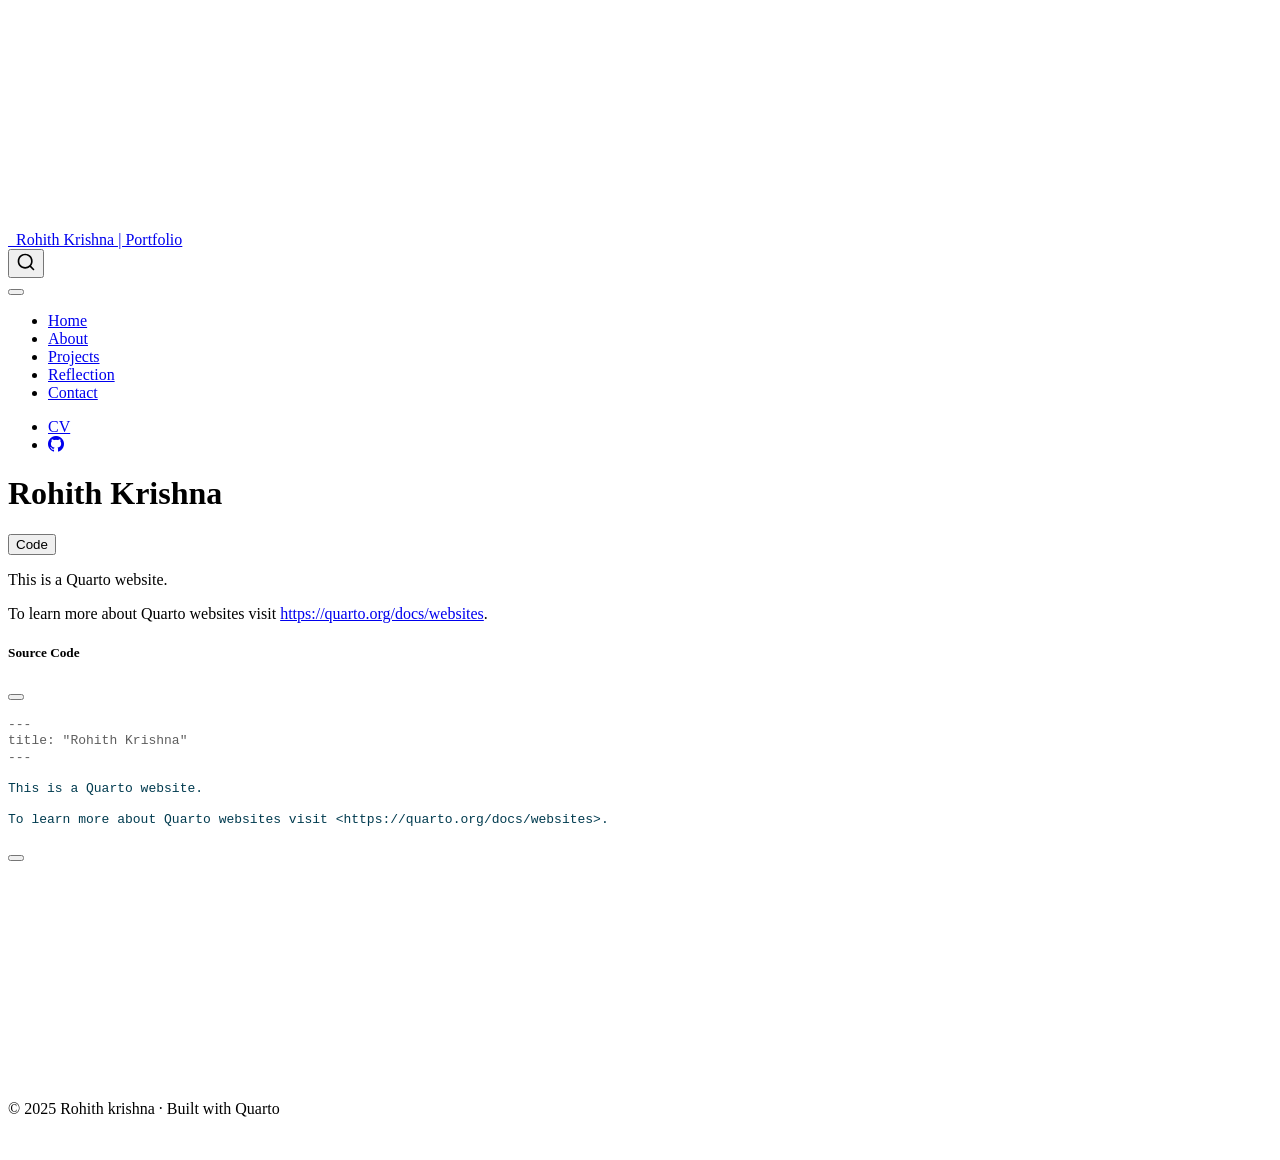
==== docs/index.html @ f39d80ca "Rendered site for GitHub Pages" ====
<!DOCTYPE html>
<html xmlns="http://www.w3.org/1999/xhtml" lang="en" xml:lang="en"><head>

<meta charset="utf-8">
<meta name="generator" content="quarto-1.9.37">

<meta name="viewport" content="width=device-width, initial-scale=1.0, user-scalable=yes">


<title>Rohith Krishna – Rohith Krishna | Portfolio</title>
<style>
/* Default styles provided by pandoc.
** See https://pandoc.org/MANUAL.html#variables-for-html for config info.
*/
code{white-space: pre-wrap;}
span.smallcaps{font-variant: small-caps;}
div.columns{display: flex; gap: min(4vw, 1.5em);}
div.column{flex: auto; overflow-x: auto;}
div.hanging-indent{margin-left: 1.5em; text-indent: -1.5em;}
ul.task-list{list-style: none;}
ul.task-list li input[type="checkbox"] {
  width: 0.8em;
  margin: 0 0.8em 0.2em -1em; /* quarto-specific, see https://github.com/quarto-dev/quarto-cli/issues/4556 */ 
  vertical-align: middle;
}
/* CSS for syntax highlighting */
html { -webkit-text-size-adjust: 100%; }
pre > code.sourceCode { white-space: pre; position: relative; }
pre > code.sourceCode > span { display: inline-block; line-height: 1.25; }
pre > code.sourceCode > span:empty { height: 1.2em; }
.sourceCode { overflow: visible; }
code.sourceCode > span { color: inherit; text-decoration: inherit; }
div.sourceCode { margin: 1em 0; }
pre.sourceCode { margin: 0; }
@media screen {
div.sourceCode { overflow: auto; }
}
@media print {
pre > code.sourceCode { white-space: pre-wrap; }
pre > code.sourceCode > span { text-indent: -5em; padding-left: 5em; }
}
pre.numberSource code
  { counter-reset: source-line 0; }
pre.numberSource code > span
  { position: relative; left: -4em; counter-increment: source-line; }
pre.numberSource code > span > a:first-child::before
  { content: counter(source-line);
    position: relative; left: -1em; text-align: right; vertical-align: baseline;
    border: none; display: inline-block;
    -webkit-touch-callout: none; -webkit-user-select: none;
    -khtml-user-select: none; -moz-user-select: none;
    -ms-user-select: none; user-select: none;
    padding: 0 4px; width: 4em;
  }
pre.numberSource { margin-left: 3em;  padding-left: 4px; }
div.sourceCode
  {   }
@media screen {
pre > code.sourceCode > span > a:first-child::before { text-decoration: underline; }
}
</style>


<script src="site_libs/quarto-nav/quarto-nav.js"></script>
<script src="site_libs/quarto-nav/headroom.min.js"></script>
<script src="site_libs/clipboard/clipboard.min.js"></script>
<script src="site_libs/quarto-search/autocomplete.umd.js"></script>
<script src="site_libs/quarto-search/fuse.min.js"></script>
<script src="site_libs/quarto-search/quarto-search.js"></script>
<meta name="quarto:offset" content="./">
<link href="./images/favicon.png" rel="icon" type="image/png">
<script src="site_libs/quarto-html/quarto.js" type="module"></script>
<script src="site_libs/quarto-html/tabsets/tabsets.js" type="module"></script>
<script src="site_libs/quarto-html/popper.min.js"></script>
<script src="site_libs/quarto-html/tippy.umd.min.js"></script>
<script src="site_libs/quarto-html/anchor.min.js"></script>
<link href="site_libs/quarto-html/tippy.css" rel="stylesheet">
<link href="site_libs/quarto-html/quarto-syntax-highlighting-7f8f88aac4f3542376d5c11b86a4c14d.css" rel="stylesheet" id="quarto-text-highlighting-styles">
<script src="site_libs/bootstrap/bootstrap.min.js"></script>
<link href="site_libs/bootstrap/bootstrap-icons.css" rel="stylesheet">
<link href="site_libs/bootstrap/bootstrap-6b423f165eeea3787de40cb4f8e821c3.min.css" rel="stylesheet" append-hash="true" id="quarto-bootstrap" data-mode="light">
<script id="quarto-search-options" type="application/json">{
  "location": "navbar",
  "copy-button": false,
  "collapse-after": 3,
  "panel-placement": "end",
  "type": "overlay",
  "limit": 50,
  "keyboard-shortcut": [
    "f",
    "/",
    "s"
  ],
  "show-item-context": false,
  "language": {
    "search-no-results-text": "No results",
    "search-matching-documents-text": "matching documents",
    "search-copy-link-title": "Copy link to search",
    "search-hide-matches-text": "Hide additional matches",
    "search-more-match-text": "more match in this document",
    "search-more-matches-text": "more matches in this document",
    "search-clear-button-title": "Clear",
    "search-text-placeholder": "",
    "search-detached-cancel-button-title": "Cancel",
    "search-submit-button-title": "Submit",
    "search-label": "Search"
  }
}</script>


</head>

<body class="nav-fixed quarto-light">

<div id="quarto-search-results"></div>
  <header id="quarto-header" class="headroom fixed-top">
    <nav class="navbar navbar-expand-lg " data-bs-theme="dark">
      <div class="navbar-container container-fluid">
      <div class="navbar-brand-container mx-auto">
    <a href="./index.html" class="navbar-brand navbar-brand-logo">
    <img src="./images/logo.png" alt="" class="navbar-logo light-content">
    <img src="./images/logo.png" alt="" class="navbar-logo dark-content">
    </a>
    <a class="navbar-brand" href="./index.html">
    <span class="navbar-title">Rohith Krishna | Portfolio</span>
    </a>
  </div>
            <div id="quarto-search" class="" title="Search"></div>
          <button class="navbar-toggler" type="button" data-bs-toggle="collapse" data-bs-target="#navbarCollapse" aria-controls="navbarCollapse" role="menu" aria-expanded="false" aria-label="Toggle navigation" onclick="if (window.quartoToggleHeadroom) { window.quartoToggleHeadroom(); }">
  <span class="navbar-toggler-icon"></span>
</button>
          <div class="collapse navbar-collapse" id="navbarCollapse">
            <ul class="navbar-nav navbar-nav-scroll me-auto">
  <li class="nav-item">
    <a class="nav-link active" href="./index.html" aria-current="page"> 
<span class="menu-text">Home</span></a>
  </li>  
  <li class="nav-item">
    <a class="nav-link" href="./about.html"> 
<span class="menu-text">About</span></a>
  </li>  
  <li class="nav-item">
    <a class="nav-link" href="./projects/index.qmd"> 
<span class="menu-text">Projects</span></a>
  </li>  
  <li class="nav-item">
    <a class="nav-link" href="./reflection.html"> 
<span class="menu-text">Reflection</span></a>
  </li>  
  <li class="nav-item">
    <a class="nav-link" href="./contact.html"> 
<span class="menu-text">Contact</span></a>
  </li>  
</ul>
            <ul class="navbar-nav navbar-nav-scroll ms-auto">
  <li class="nav-item">
    <a class="nav-link" href="./cv/Rohith Krishna - Business Analyst.pdf" target="_blank"> 
<span class="menu-text">CV</span></a>
  </li>  
  <li class="nav-item compact">
    <a class="nav-link" href="https://github.com/rohithkrishna99" target="_blank"> <i class="bi bi-github" role="img">
</i> 
<span class="menu-text"></span></a>
  </li>  
</ul>
          </div> <!-- /navcollapse -->
            <div class="quarto-navbar-tools">
</div>
      </div> <!-- /container-fluid -->
    </nav>
</header>
<!-- content -->
<div id="quarto-content" class="quarto-container page-columns page-rows-contents page-layout-article page-navbar">
<!-- sidebar -->
<!-- margin-sidebar -->
    <div id="quarto-margin-sidebar" class="sidebar margin-sidebar zindex-bottom">
        
    </div>
<!-- main -->
<main class="content" id="quarto-document-content">

<header id="title-block-header" class="quarto-title-block default">
<div class="quarto-title">
<div class="quarto-title-block"><div><h1 class="title">Rohith Krishna</h1><button type="button" class="btn code-tools-button" id="quarto-code-tools-source"><i class="bi"></i> Code</button></div></div>
</div>



<div class="quarto-title-meta">

    
  
    
  </div>
  


</header>


<p>This is a Quarto website.</p>
<p>To learn more about Quarto websites visit <a href="https://quarto.org/docs/websites" class="uri">https://quarto.org/docs/websites</a>.</p>


<!-- -->


</main> <!-- /main -->
<script id="quarto-html-after-body" type="application/javascript">
  window.document.addEventListener("DOMContentLoaded", function (event) {
    const icon = "";
    const anchorJS = new window.AnchorJS();
    anchorJS.options = {
      placement: 'right',
      icon: icon
    };
    anchorJS.add('.anchored');
    const isCodeAnnotation = (el) => {
      for (const clz of el.classList) {
        if (clz.startsWith('code-annotation-')) {                     
          return true;
        }
      }
      return false;
    }
    const onCopySuccess = function(e) {
      // button target
      const button = e.trigger;
      // don't keep focus
      button.blur();
      // flash "checked"
      button.classList.add('code-copy-button-checked');
      var currentTitle = button.getAttribute("title");
      button.setAttribute("title", "Copied!");
      let tooltip;
      if (window.bootstrap) {
        button.setAttribute("data-bs-toggle", "tooltip");
        button.setAttribute("data-bs-placement", "left");
        button.setAttribute("data-bs-title", "Copied!");
        tooltip = new bootstrap.Tooltip(button, 
          { trigger: "manual", 
            customClass: "code-copy-button-tooltip",
            offset: [0, -8]});
        tooltip.show();    
      }
      setTimeout(function() {
        if (tooltip) {
          tooltip.hide();
          button.removeAttribute("data-bs-title");
          button.removeAttribute("data-bs-toggle");
          button.removeAttribute("data-bs-placement");
        }
        button.setAttribute("title", currentTitle);
        button.classList.remove('code-copy-button-checked');
      }, 1000);
      // clear code selection
      e.clearSelection();
    }
    const getTextToCopy = function(trigger) {
      const outerScaffold = trigger.parentElement.cloneNode(true);
      const codeEl = outerScaffold.querySelector('code');
      for (const childEl of codeEl.children) {
        if (isCodeAnnotation(childEl)) {
          childEl.remove();
        }
      }
      return codeEl.innerText;
    }
    const clipboard = new window.ClipboardJS('.code-copy-button:not([data-in-quarto-modal])', {
      text: getTextToCopy
    });
    clipboard.on('success', onCopySuccess);
    if (window.document.getElementById('quarto-embedded-source-code-modal')) {
      const clipboardModal = new window.ClipboardJS('.code-copy-button[data-in-quarto-modal]', {
        text: getTextToCopy,
        container: window.document.getElementById('quarto-embedded-source-code-modal')
      });
      clipboardModal.on('success', onCopySuccess);
    }
    const viewSource = window.document.getElementById('quarto-view-source') ||
                       window.document.getElementById('quarto-code-tools-source');
    if (viewSource) {
      const sourceUrl = viewSource.getAttribute("data-quarto-source-url");
      viewSource.addEventListener("click", function(e) {
        if (sourceUrl) {
          // rstudio viewer pane
          if (/\bcapabilities=\b/.test(window.location)) {
            window.open(sourceUrl);
          } else {
            window.location.href = sourceUrl;
          }
        } else {
          const modal = new bootstrap.Modal(document.getElementById('quarto-embedded-source-code-modal'));
          modal.show();
        }
        return false;
      });
    }
    function toggleCodeHandler(show) {
      return function(e) {
        const detailsSrc = window.document.querySelectorAll(".cell > details > .sourceCode");
        for (let i=0; i<detailsSrc.length; i++) {
          const details = detailsSrc[i].parentElement;
          if (show) {
            details.open = true;
          } else {
            details.removeAttribute("open");
          }
        }
        const cellCodeDivs = window.document.querySelectorAll(".cell > .sourceCode");
        const fromCls = show ? "hidden" : "unhidden";
        const toCls = show ? "unhidden" : "hidden";
        for (let i=0; i<cellCodeDivs.length; i++) {
          const codeDiv = cellCodeDivs[i];
          if (codeDiv.classList.contains(fromCls)) {
            codeDiv.classList.remove(fromCls);
            codeDiv.classList.add(toCls);
          } 
        }
        return false;
      }
    }
    const hideAllCode = window.document.getElementById("quarto-hide-all-code");
    if (hideAllCode) {
      hideAllCode.addEventListener("click", toggleCodeHandler(false));
    }
    const showAllCode = window.document.getElementById("quarto-show-all-code");
    if (showAllCode) {
      showAllCode.addEventListener("click", toggleCodeHandler(true));
    }
      var localhostRegex = new RegExp(/^(?:http|https):\/\/localhost\:?[0-9]*\//);
      var mailtoRegex = new RegExp(/^mailto:/);
        var filterRegex = new RegExp('/' + window.location.host + '/');
      var isInternal = (href) => {
          return filterRegex.test(href) || localhostRegex.test(href) || mailtoRegex.test(href);
      }
      // Inspect non-navigation links and adorn them if external
     var links = window.document.querySelectorAll('a[href]:not(.nav-link):not(.navbar-brand):not(.toc-action):not(.sidebar-link):not(.sidebar-item-toggle):not(.pagination-link):not(.no-external):not([aria-hidden]):not(.dropdown-item):not(.quarto-navigation-tool):not(.about-link)');
      for (var i=0; i<links.length; i++) {
        const link = links[i];
        if (!isInternal(link.href)) {
          // undo the damage that might have been done by quarto-nav.js in the case of
          // links that we want to consider external
          if (link.dataset.originalHref !== undefined) {
            link.href = link.dataset.originalHref;
          }
        }
      }
    function tippyHover(el, contentFn, onTriggerFn, onUntriggerFn) {
      const config = {
        allowHTML: true,
        maxWidth: 500,
        delay: 100,
        arrow: false,
        appendTo: function(el) {
            return el.parentElement;
        },
        interactive: true,
        interactiveBorder: 10,
        theme: 'quarto',
        placement: 'bottom-start',
      };
      if (contentFn) {
        config.content = contentFn;
      }
      if (onTriggerFn) {
        config.onTrigger = onTriggerFn;
      }
      if (onUntriggerFn) {
        config.onUntrigger = onUntriggerFn;
      }
      window.tippy(el, config); 
    }
    const noterefs = window.document.querySelectorAll('a[role="doc-noteref"]');
    for (var i=0; i<noterefs.length; i++) {
      const ref = noterefs[i];
      tippyHover(ref, function() {
        // use id or data attribute instead here
        let href = ref.getAttribute('data-footnote-href') || ref.getAttribute('href');
        try { href = new URL(href).hash; } catch {}
        const id = href.replace(/^#\/?/, "");
        const note = window.document.getElementById(id);
        if (note) {
          return note.innerHTML;
        } else {
          return "";
        }
      });
    }
    const xrefs = window.document.querySelectorAll('a.quarto-xref');
    const processXRef = (id, note) => {
      // Strip column container classes
      const stripColumnClz = (el) => {
        el.classList.remove("page-full", "page-columns");
        if (el.children) {
          for (const child of el.children) {
            stripColumnClz(child);
          }
        }
      }
      stripColumnClz(note)
      if (id === null || id.startsWith('sec-')) {
        // Special case sections, only their first couple elements
        const container = document.createElement("div");
        if (note.children && note.children.length > 2) {
          container.appendChild(note.children[0].cloneNode(true));
          for (let i = 1; i < note.children.length; i++) {
            const child = note.children[i];
            if (child.tagName === "P" && child.innerText === "") {
              continue;
            } else {
              container.appendChild(child.cloneNode(true));
              break;
            }
          }
          if (window.Quarto?.typesetMath) {
            window.Quarto.typesetMath(container);
          }
          return container.innerHTML
        } else {
          if (window.Quarto?.typesetMath) {
            window.Quarto.typesetMath(note);
          }
          return note.innerHTML;
        }
      } else {
        // Remove any anchor links if they are present
        const anchorLink = note.querySelector('a.anchorjs-link');
        if (anchorLink) {
          anchorLink.remove();
        }
        if (window.Quarto?.typesetMath) {
          window.Quarto.typesetMath(note);
        }
        if (note.classList.contains("callout")) {
          return note.outerHTML;
        } else {
          return note.innerHTML;
        }
      }
    }
    for (var i=0; i<xrefs.length; i++) {
      const xref = xrefs[i];
      tippyHover(xref, undefined, function(instance) {
        instance.disable();
        let url = xref.getAttribute('href');
        let hash = undefined; 
        if (url.startsWith('#')) {
          hash = url;
        } else {
          try { hash = new URL(url).hash; } catch {}
        }
        if (hash) {
          const id = hash.replace(/^#\/?/, "");
          const note = window.document.getElementById(id);
          if (note !== null) {
            try {
              const html = processXRef(id, note.cloneNode(true));
              instance.setContent(html);
            } finally {
              instance.enable();
              instance.show();
            }
          } else {
            // See if we can fetch this
            fetch(url.split('#')[0])
            .then(res => res.text())
            .then(html => {
              const parser = new DOMParser();
              const htmlDoc = parser.parseFromString(html, "text/html");
              const note = htmlDoc.getElementById(id);
              if (note !== null) {
                const html = processXRef(id, note);
                instance.setContent(html);
              } 
            }).finally(() => {
              instance.enable();
              instance.show();
            });
          }
        } else {
          // See if we can fetch a full url (with no hash to target)
          // This is a special case and we should probably do some content thinning / targeting
          fetch(url)
          .then(res => res.text())
          .then(html => {
            const parser = new DOMParser();
            const htmlDoc = parser.parseFromString(html, "text/html");
            const note = htmlDoc.querySelector('main.content');
            if (note !== null) {
              // This should only happen for chapter cross references
              // (since there is no id in the URL)
              // remove the first header
              if (note.children.length > 0 && note.children[0].tagName === "HEADER") {
                note.children[0].remove();
              }
              const html = processXRef(null, note);
              instance.setContent(html);
            } 
          }).finally(() => {
            instance.enable();
            instance.show();
          });
        }
      }, function(instance) {
      });
    }
        let selectedAnnoteEl;
        const selectorForAnnotation = ( cell, annotation) => {
          let cellAttr = 'data-code-cell="' + cell + '"';
          let lineAttr = 'data-code-annotation="' +  annotation + '"';
          const selector = 'span[' + cellAttr + '][' + lineAttr + ']';
          return selector;
        }
        const selectCodeLines = (annoteEl) => {
          const doc = window.document;
          const targetCell = annoteEl.getAttribute("data-target-cell");
          const targetAnnotation = annoteEl.getAttribute("data-target-annotation");
          const annoteSpan = window.document.querySelector(selectorForAnnotation(targetCell, targetAnnotation));
          const lines = annoteSpan.getAttribute("data-code-lines").split(",");
          const lineIds = lines.map((line) => {
            return targetCell + "-" + line;
          })
          let top = null;
          let height = null;
          let parent = null;
          if (lineIds.length > 0) {
              //compute the position of the single el (top and bottom and make a div)
              const el = window.document.getElementById(lineIds[0]);
              top = el.offsetTop;
              height = el.offsetHeight;
              parent = el.parentElement.parentElement;
            if (lineIds.length > 1) {
              const lastEl = window.document.getElementById(lineIds[lineIds.length - 1]);
              const bottom = lastEl.offsetTop + lastEl.offsetHeight;
              height = bottom - top;
            }
            if (top !== null && height !== null && parent !== null) {
              // cook up a div (if necessary) and position it 
              let div = window.document.getElementById("code-annotation-line-highlight");
              if (div === null) {
                div = window.document.createElement("div");
                div.setAttribute("id", "code-annotation-line-highlight");
                div.style.position = 'absolute';
                parent.appendChild(div);
              }
              div.style.top = top - 2 + "px";
              div.style.height = height + 4 + "px";
              div.style.left = 0;
              let gutterDiv = window.document.getElementById("code-annotation-line-highlight-gutter");
              if (gutterDiv === null) {
                gutterDiv = window.document.createElement("div");
                gutterDiv.setAttribute("id", "code-annotation-line-highlight-gutter");
                gutterDiv.style.position = 'absolute';
                const codeCell = window.document.getElementById(targetCell);
                const gutter = codeCell.querySelector('.code-annotation-gutter');
                gutter.appendChild(gutterDiv);
              }
              gutterDiv.style.top = top - 2 + "px";
              gutterDiv.style.height = height + 4 + "px";
            }
            selectedAnnoteEl = annoteEl;
          }
        };
        const unselectCodeLines = () => {
          const elementsIds = ["code-annotation-line-highlight", "code-annotation-line-highlight-gutter"];
          elementsIds.forEach((elId) => {
            const div = window.document.getElementById(elId);
            if (div) {
              div.remove();
            }
          });
          selectedAnnoteEl = undefined;
        };
          // Handle positioning of the toggle
      window.addEventListener(
        "resize",
        throttle(() => {
          elRect = undefined;
          if (selectedAnnoteEl) {
            selectCodeLines(selectedAnnoteEl);
          }
        }, 10)
      );
      function throttle(fn, ms) {
      let throttle = false;
      let timer;
        return (...args) => {
          if(!throttle) { // first call gets through
              fn.apply(this, args);
              throttle = true;
          } else { // all the others get throttled
              if(timer) clearTimeout(timer); // cancel #2
              timer = setTimeout(() => {
                fn.apply(this, args);
                timer = throttle = false;
              }, ms);
          }
        };
      }
        // Attach click handler to the DT
        const annoteDls = window.document.querySelectorAll('dt[data-target-cell]');
        for (const annoteDlNode of annoteDls) {
          annoteDlNode.addEventListener('click', (event) => {
            const clickedEl = event.target;
            if (clickedEl !== selectedAnnoteEl) {
              unselectCodeLines();
              const activeEl = window.document.querySelector('dt[data-target-cell].code-annotation-active');
              if (activeEl) {
                activeEl.classList.remove('code-annotation-active');
              }
              selectCodeLines(clickedEl);
              clickedEl.classList.add('code-annotation-active');
            } else {
              // Unselect the line
              unselectCodeLines();
              clickedEl.classList.remove('code-annotation-active');
            }
          });
        }
    const findCites = (el) => {
      const parentEl = el.parentElement;
      if (parentEl) {
        const cites = parentEl.dataset.cites;
        if (cites) {
          return {
            el,
            cites: cites.split(' ')
          };
        } else {
          return findCites(el.parentElement)
        }
      } else {
        return undefined;
      }
    };
    var bibliorefs = window.document.querySelectorAll('a[role="doc-biblioref"]');
    for (var i=0; i<bibliorefs.length; i++) {
      const ref = bibliorefs[i];
      const citeInfo = findCites(ref);
      if (citeInfo) {
        tippyHover(citeInfo.el, function() {
          var popup = window.document.createElement('div');
          citeInfo.cites.forEach(function(cite) {
            var citeDiv = window.document.createElement('div');
            citeDiv.classList.add('hanging-indent');
            citeDiv.classList.add('csl-entry');
            var biblioDiv = window.document.getElementById('ref-' + cite);
            if (biblioDiv) {
              citeDiv.innerHTML = biblioDiv.innerHTML;
            }
            popup.appendChild(citeDiv);
          });
          return popup.innerHTML;
        });
      }
    }
  });
  </script><div class="modal fade" id="quarto-embedded-source-code-modal" tabindex="-1" aria-labelledby="quarto-embedded-source-code-modal-label" aria-hidden="true"><div class="modal-dialog modal-dialog-scrollable"><div class="modal-content"><div class="modal-header"><h5 class="modal-title" id="quarto-embedded-source-code-modal-label">Source Code</h5><button class="btn-close" data-bs-dismiss="modal"></button></div><div class="modal-body"><div class="">
<div class="code-copy-outer-scaffold"><div class="sourceCode" id="cb1" data-shortcodes="false"><pre class="sourceCode markdown code-with-copy"><code class="sourceCode markdown"><span id="cb1-1"><a href="#cb1-1" aria-hidden="true" tabindex="-1"></a><span class="co">---</span></span>
<span id="cb1-2"><a href="#cb1-2" aria-hidden="true" tabindex="-1"></a><span class="an">title:</span><span class="co"> "Rohith Krishna"</span></span>
<span id="cb1-3"><a href="#cb1-3" aria-hidden="true" tabindex="-1"></a><span class="co">---</span></span>
<span id="cb1-4"><a href="#cb1-4" aria-hidden="true" tabindex="-1"></a></span>
<span id="cb1-5"><a href="#cb1-5" aria-hidden="true" tabindex="-1"></a>This is a Quarto website.</span>
<span id="cb1-6"><a href="#cb1-6" aria-hidden="true" tabindex="-1"></a></span>
<span id="cb1-7"><a href="#cb1-7" aria-hidden="true" tabindex="-1"></a>To learn more about Quarto websites visit <span class="ot">&lt;https://quarto.org/docs/websites&gt;</span>.</span></code></pre></div><button title="Copy to Clipboard" class="code-copy-button" data-in-quarto-modal=""><i class="bi"></i></button></div>
</div></div></div></div></div>
</div> <!-- /content -->
<footer class="footer">
  <div class="nav-footer">
    <div class="nav-footer-left">
      &nbsp;
    </div>   
    <div class="nav-footer-center">
<p>© 2025 Rohith krishna · Built with Quarto</p>
</div>
    <div class="nav-footer-right">
      &nbsp;
    </div>
  </div>
</footer>




</body></html>
---- docs/site_libs/quarto-html/tippy.css ----
.tippy-box[data-animation=fade][data-state=hidden]{opacity:0}[data-tippy-root]{max-width:calc(100vw - 10px)}.tippy-box{position:relative;background-color:#333;color:#fff;border-radius:4px;font-size:14px;line-height:1.4;white-space:normal;outline:0;transition-property:transform,visibility,opacity}.tippy-box[data-placement^=top]>.tippy-arrow{bottom:0}.tippy-box[data-placement^=top]>.tippy-arrow:before{bottom:-7px;left:0;border-width:8px 8px 0;border-top-color:initial;transform-origin:center top}.tippy-box[data-placement^=bottom]>.tippy-arrow{top:0}.tippy-box[data-placement^=bottom]>.tippy-arrow:before{top:-7px;left:0;border-width:0 8px 8px;border-bottom-color:initial;transform-origin:center bottom}.tippy-box[data-placement^=left]>.tippy-arrow{right:0}.tippy-box[data-placement^=left]>.tippy-arrow:before{border-width:8px 0 8px 8px;border-left-color:initial;right:-7px;transform-origin:center left}.tippy-box[data-placement^=right]>.tippy-arrow{left:0}.tippy-box[data-placement^=right]>.tippy-arrow:before{left:-7px;border-width:8px 8px 8px 0;border-right-color:initial;transform-origin:center right}.tippy-box[data-inertia][data-state=visible]{transition-timing-function:cubic-bezier(.54,1.5,.38,1.11)}.tippy-arrow{width:16px;height:16px;color:#333}.tippy-arrow:before{content:"";position:absolute;border-color:transparent;border-style:solid}.tippy-content{position:relative;padding:5px 9px;z-index:1}
---- docs/site_libs/quarto-html/quarto-syntax-highlighting-7f8f88aac4f3542376d5c11b86a4c14d.css ----
/* quarto syntax highlight colors */
:root {
  --quarto-hl-ot-color: #003B4F;
  --quarto-hl-at-color: #657422;
  --quarto-hl-ss-color: #20794D;
  --quarto-hl-an-color: #5E5E5E;
  --quarto-hl-fu-color: #4758AB;
  --quarto-hl-st-color: #20794D;
  --quarto-hl-cf-color: #003B4F;
  --quarto-hl-op-color: #5E5E5E;
  --quarto-hl-er-color: #AD0000;
  --quarto-hl-bn-color: #AD0000;
  --quarto-hl-al-color: #AD0000;
  --quarto-hl-va-color: #111111;
  --quarto-hl-bu-color: inherit;
  --quarto-hl-ex-color: inherit;
  --quarto-hl-pp-color: #AD0000;
  --quarto-hl-in-color: #5E5E5E;
  --quarto-hl-vs-color: #20794D;
  --quarto-hl-wa-color: #5E5E5E;
  --quarto-hl-do-color: #5E5E5E;
  --quarto-hl-im-color: #00769E;
  --quarto-hl-ch-color: #20794D;
  --quarto-hl-dt-color: #AD0000;
  --quarto-hl-fl-color: #AD0000;
  --quarto-hl-co-color: #5E5E5E;
  --quarto-hl-cv-color: #5E5E5E;
  --quarto-hl-cn-color: #8f5902;
  --quarto-hl-sc-color: #5E5E5E;
  --quarto-hl-dv-color: #AD0000;
  --quarto-hl-kw-color: #003B4F;
}

/* other quarto variables */
:root {
  --quarto-font-monospace: SFMono-Regular, Menlo, Monaco, Consolas, "Liberation Mono", "Courier New", monospace;
}

/* syntax highlight based on Pandoc's rules */
pre > code.sourceCode > span {
  color: #003B4F;
}

code.sourceCode > span {
  color: #003B4F;
}

div.sourceCode,
div.sourceCode pre.sourceCode {
  color: #003B4F;
}

/* Normal */
code span {
  color: #003B4F;
}

/* Alert */
code span.al {
  color: #AD0000;
  font-style: inherit;
}

/* Annotation */
code span.an {
  color: #5E5E5E;
  font-style: inherit;
}

/* Attribute */
code span.at {
  color: #657422;
  font-style: inherit;
}

/* BaseN */
code span.bn {
  color: #AD0000;
  font-style: inherit;
}

/* BuiltIn */
code span.bu {
  font-style: inherit;
}

/* ControlFlow */
code span.cf {
  color: #003B4F;
  font-weight: bold;
  font-style: inherit;
}

/* Char */
code span.ch {
  color: #20794D;
  font-style: inherit;
}

/* Constant */
code span.cn {
  color: #8f5902;
  font-style: inherit;
}

/* Comment */
code span.co {
  color: #5E5E5E;
  font-style: inherit;
}

/* CommentVar */
code span.cv {
  color: #5E5E5E;
  font-style: italic;
}

/* Documentation */
code span.do {
  color: #5E5E5E;
  font-style: italic;
}

/* DataType */
code span.dt {
  color: #AD0000;
  font-style: inherit;
}

/* DecVal */
code span.dv {
  color: #AD0000;
  font-style: inherit;
}

/* Error */
code span.er {
  color: #AD0000;
  font-style: inherit;
}

/* Extension */
code span.ex {
  font-style: inherit;
}

/* Float */
code span.fl {
  color: #AD0000;
  font-style: inherit;
}

/* Function */
code span.fu {
  color: #4758AB;
  font-style: inherit;
}

/* Import */
code span.im {
  color: #00769E;
  font-style: inherit;
}

/* Information */
code span.in {
  color: #5E5E5E;
  font-style: inherit;
}

/* Keyword */
code span.kw {
  color: #003B4F;
  font-weight: bold;
  font-style: inherit;
}

/* Operator */
code span.op {
  color: #5E5E5E;
  font-style: inherit;
}

/* Other */
code span.ot {
  color: #003B4F;
  font-style: inherit;
}

/* Preprocessor */
code span.pp {
  color: #AD0000;
  font-style: inherit;
}

/* SpecialChar */
code span.sc {
  color: #5E5E5E;
  font-style: inherit;
}

/* SpecialString */
code span.ss {
  color: #20794D;
  font-style: inherit;
}

/* String */
code span.st {
  color: #20794D;
  font-style: inherit;
}

/* Variable */
code span.va {
  color: #111111;
  font-style: inherit;
}

/* VerbatimString */
code span.vs {
  color: #20794D;
  font-style: inherit;
}

/* Warning */
code span.wa {
  color: #5E5E5E;
  font-style: italic;
}

.prevent-inlining {
  content: "</";
}

/*# sourceMappingURL=789ad8cd35626ba772517505b42a116e.css.map */
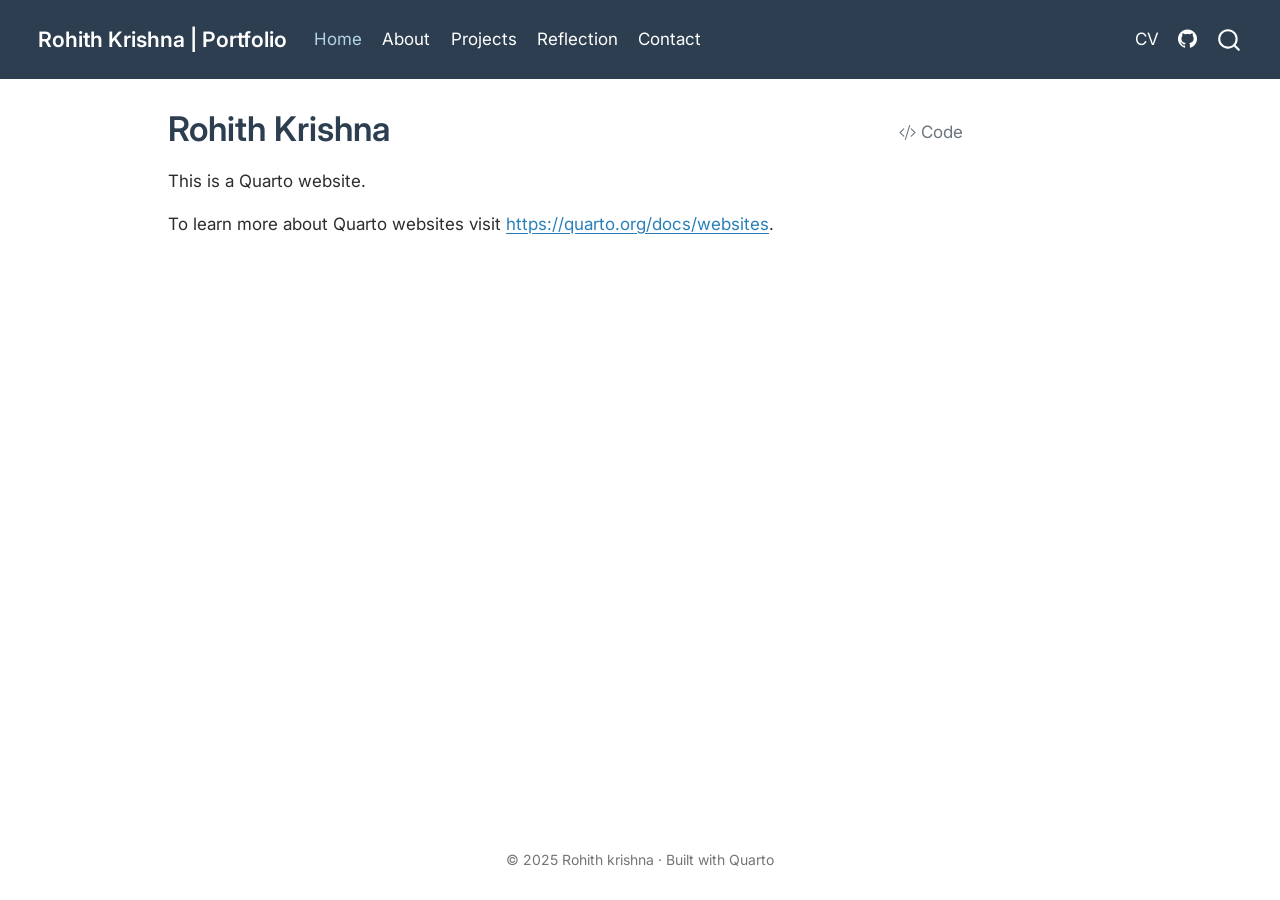
==== commit aacf5e1b: "fix projects listing and churn prediction page" ====
--- a/docs/index.html
+++ b/docs/index.html
@@ -78,7 +78,7 @@
 <link href="site_libs/quarto-html/quarto-syntax-highlighting-7f8f88aac4f3542376d5c11b86a4c14d.css" rel="stylesheet" id="quarto-text-highlighting-styles">
 <script src="site_libs/bootstrap/bootstrap.min.js"></script>
 <link href="site_libs/bootstrap/bootstrap-icons.css" rel="stylesheet">
-<link href="site_libs/bootstrap/bootstrap-6b423f165eeea3787de40cb4f8e821c3.min.css" rel="stylesheet" append-hash="true" id="quarto-bootstrap" data-mode="light">
+<link href="site_libs/bootstrap/bootstrap-f11b3d3b91fa7d94ab6033c49bcb9816.min.css" rel="stylesheet" append-hash="true" id="quarto-bootstrap" data-mode="light">
 <script id="quarto-search-options" type="application/json">{
   "location": "navbar",
   "copy-button": false,
@@ -140,7 +140,7 @@
 <span class="menu-text">About</span></a>
   </li>  
   <li class="nav-item">
-    <a class="nav-link" href="./projects/index.qmd"> 
+    <a class="nav-link" href="./projects/index.html"> 
 <span class="menu-text">Projects</span></a>
   </li>  
   <li class="nav-item">
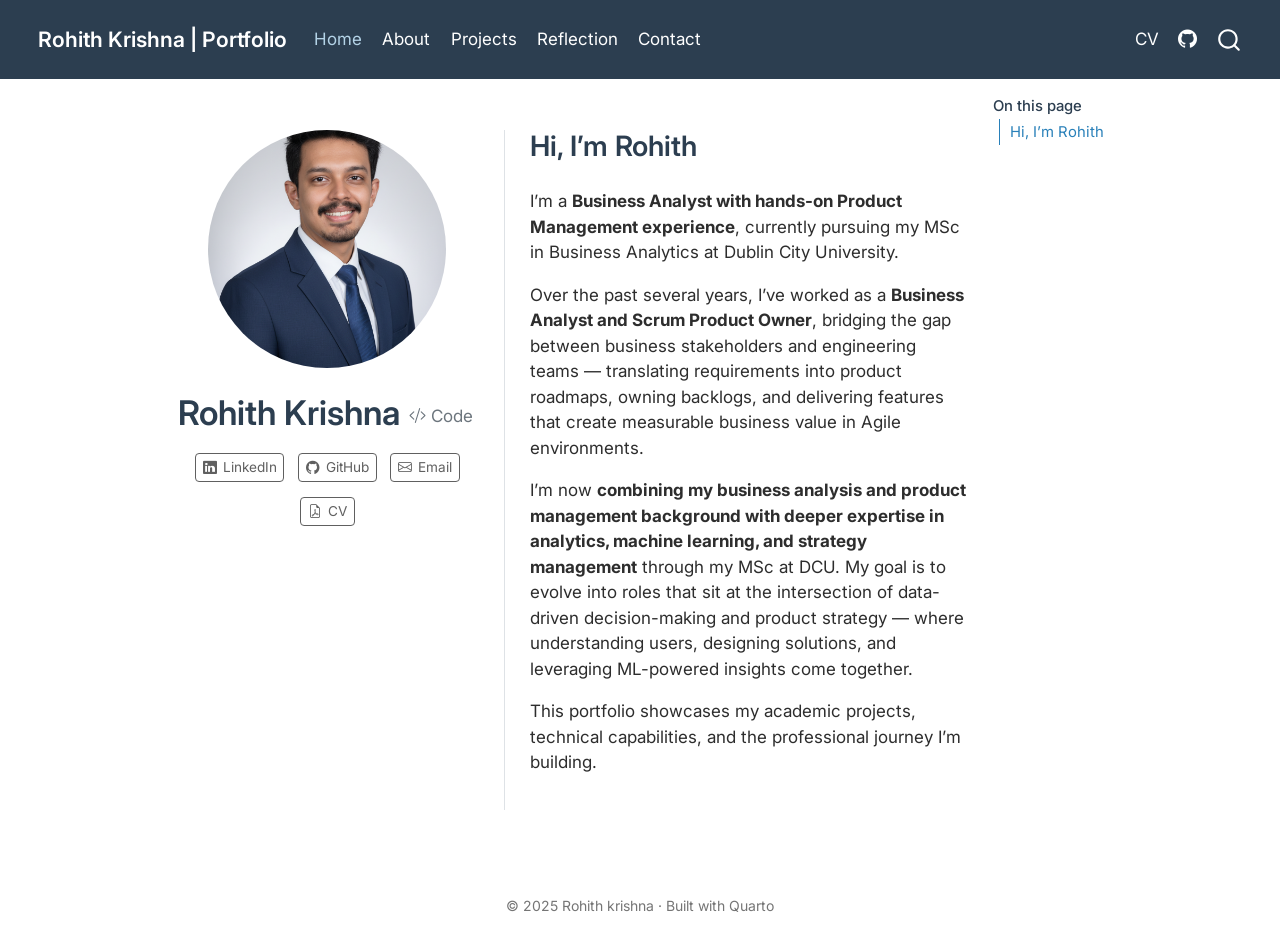
==== commit 01f87efb: "update home and about with correct positioning" ====
--- a/docs/index.html
+++ b/docs/index.html
@@ -73,7 +73,6 @@
 <script src="site_libs/quarto-html/tabsets/tabsets.js" type="module"></script>
 <script src="site_libs/quarto-html/popper.min.js"></script>
 <script src="site_libs/quarto-html/tippy.umd.min.js"></script>
-<script src="site_libs/quarto-html/anchor.min.js"></script>
 <link href="site_libs/quarto-html/tippy.css" rel="stylesheet">
 <link href="site_libs/quarto-html/quarto-syntax-highlighting-7f8f88aac4f3542376d5c11b86a4c14d.css" rel="stylesheet" id="quarto-text-highlighting-styles">
 <script src="site_libs/bootstrap/bootstrap.min.js"></script>
@@ -173,48 +172,62 @@
 <div id="quarto-content" class="quarto-container page-columns page-rows-contents page-layout-article page-navbar">
 <!-- sidebar -->
 <!-- margin-sidebar -->
-    <div id="quarto-margin-sidebar" class="sidebar margin-sidebar zindex-bottom">
-        
+    <div id="quarto-margin-sidebar" class="sidebar margin-sidebar">
+        <nav id="TOC" role="doc-toc" class="toc-active">
+    <h2 id="toc-title">On this page</h2>
+  <ul>
+  <li><a href="#hi-im-rohith" id="toc-hi-im-rohith" class="nav-link active" data-scroll-target="#hi-im-rohith">Hi, I’m Rohith</a></li>
+  </ul>
+</nav>
     </div>
 <!-- main -->
-<main class="content" id="quarto-document-content">
-
+<div class="quarto-about-trestles">
+  <div class="about-entity">
+    <img src="images/profile.jpg" class="about-image
+  round " style="height: 14em; width: 14em;">
 <header id="title-block-header" class="quarto-title-block default">
 <div class="quarto-title">
 <div class="quarto-title-block"><div><h1 class="title">Rohith Krishna</h1><button type="button" class="btn code-tools-button" id="quarto-code-tools-source"><i class="bi"></i> Code</button></div></div>
 </div>
-
-
-
 <div class="quarto-title-meta">
-
-    
-  
-    
   </div>
-  
-
-
 </header>
-
-
-<p>This is a Quarto website.</p>
-<p>To learn more about Quarto websites visit <a href="https://quarto.org/docs/websites" class="uri">https://quarto.org/docs/websites</a>.</p>
+    <div class="about-links">
+  <a href="https://linkedin.com/in/rohith-krishna-b6a2b711b" class="about-link" rel="" target="">
+    <i class="bi bi-linkedin"></i>
+     <span class="about-link-text">LinkedIn</span>
+  </a>
+  <a href="https://github.com/rohithkrishna99" class="about-link" rel="" target="">
+    <i class="bi bi-github"></i>
+     <span class="about-link-text">GitHub</span>
+  </a>
+  <a href="mailto:tcrohithkrishna1999@gmail.com" class="about-link" rel="" target="">
+    <i class="bi bi-envelope"></i>
+     <span class="about-link-text">Email</span>
+  </a>
+  <a href="/cv/Rohith Krishna - Business Analyst.pdf" class="about-link" rel="" target="_blank">
+    <i class="bi bi-file-earmark-pdf"></i>
+     <span class="about-link-text">CV</span>
+  </a>
+</div>
+  </div>
+  <div class="about-contents"><main class="content" id="quarto-document-content">
+
+<section id="hi-im-rohith" class="level2 unnumbered">
+<h2 class="unnumbered" data-anchor-id="hi-im-rohith">Hi, I’m Rohith</h2>
+<p>I’m a <strong>Business Analyst with hands-on Product Management experience</strong>, currently pursuing my MSc in Business Analytics at Dublin City University.</p>
+<p>Over the past several years, I’ve worked as a <strong>Business Analyst and Scrum Product Owner</strong>, bridging the gap between business stakeholders and engineering teams — translating requirements into product roadmaps, owning backlogs, and delivering features that create measurable business value in Agile environments.</p>
+<p>I’m now <strong>combining my business analysis and product management background with deeper expertise in analytics, machine learning, and strategy management</strong> through my MSc at DCU. My goal is to evolve into roles that sit at the intersection of data-driven decision-making and product strategy — where understanding users, designing solutions, and leveraging ML-powered insights come together.</p>
+<p>This portfolio showcases my academic projects, technical capabilities, and the professional journey I’m building.</p>
 
 
 <!-- -->
-
-
-</main> <!-- /main -->
+</section>
+</main></div>
+</div>
+ <!-- /main -->
 <script id="quarto-html-after-body" type="application/javascript">
   window.document.addEventListener("DOMContentLoaded", function (event) {
-    const icon = "";
-    const anchorJS = new window.AnchorJS();
-    anchorJS.options = {
-      placement: 'right',
-      icon: icon
-    };
-    anchorJS.add('.anchored');
     const isCodeAnnotation = (el) => {
       for (const clz of el.classList) {
         if (clz.startsWith('code-annotation-')) {                     
@@ -659,11 +672,36 @@
   </script><div class="modal fade" id="quarto-embedded-source-code-modal" tabindex="-1" aria-labelledby="quarto-embedded-source-code-modal-label" aria-hidden="true"><div class="modal-dialog modal-dialog-scrollable"><div class="modal-content"><div class="modal-header"><h5 class="modal-title" id="quarto-embedded-source-code-modal-label">Source Code</h5><button class="btn-close" data-bs-dismiss="modal"></button></div><div class="modal-body"><div class="">
 <div class="code-copy-outer-scaffold"><div class="sourceCode" id="cb1" data-shortcodes="false"><pre class="sourceCode markdown code-with-copy"><code class="sourceCode markdown"><span id="cb1-1"><a href="#cb1-1" aria-hidden="true" tabindex="-1"></a><span class="co">---</span></span>
 <span id="cb1-2"><a href="#cb1-2" aria-hidden="true" tabindex="-1"></a><span class="an">title:</span><span class="co"> "Rohith Krishna"</span></span>
-<span id="cb1-3"><a href="#cb1-3" aria-hidden="true" tabindex="-1"></a><span class="co">---</span></span>
-<span id="cb1-4"><a href="#cb1-4" aria-hidden="true" tabindex="-1"></a></span>
-<span id="cb1-5"><a href="#cb1-5" aria-hidden="true" tabindex="-1"></a>This is a Quarto website.</span>
-<span id="cb1-6"><a href="#cb1-6" aria-hidden="true" tabindex="-1"></a></span>
-<span id="cb1-7"><a href="#cb1-7" aria-hidden="true" tabindex="-1"></a>To learn more about Quarto websites visit <span class="ot">&lt;https://quarto.org/docs/websites&gt;</span>.</span></code></pre></div><button title="Copy to Clipboard" class="code-copy-button" data-in-quarto-modal=""><i class="bi"></i></button></div>
+<span id="cb1-3"><a href="#cb1-3" aria-hidden="true" tabindex="-1"></a><span class="an">about:</span></span>
+<span id="cb1-4"><a href="#cb1-4" aria-hidden="true" tabindex="-1"></a><span class="co">  template: trestles</span></span>
+<span id="cb1-5"><a href="#cb1-5" aria-hidden="true" tabindex="-1"></a><span class="co">  image: images/profile.jpg</span></span>
+<span id="cb1-6"><a href="#cb1-6" aria-hidden="true" tabindex="-1"></a><span class="co">  image-shape: round</span></span>
+<span id="cb1-7"><a href="#cb1-7" aria-hidden="true" tabindex="-1"></a><span class="co">  image-width: 14em</span></span>
+<span id="cb1-8"><a href="#cb1-8" aria-hidden="true" tabindex="-1"></a><span class="co">  links:</span></span>
+<span id="cb1-9"><a href="#cb1-9" aria-hidden="true" tabindex="-1"></a><span class="co">    - icon: linkedin</span></span>
+<span id="cb1-10"><a href="#cb1-10" aria-hidden="true" tabindex="-1"></a><span class="co">      text: LinkedIn</span></span>
+<span id="cb1-11"><a href="#cb1-11" aria-hidden="true" tabindex="-1"></a><span class="co">      href: https://linkedin.com/in/rohith-krishna-b6a2b711b</span></span>
+<span id="cb1-12"><a href="#cb1-12" aria-hidden="true" tabindex="-1"></a><span class="co">    - icon: github</span></span>
+<span id="cb1-13"><a href="#cb1-13" aria-hidden="true" tabindex="-1"></a><span class="co">      text: GitHub</span></span>
+<span id="cb1-14"><a href="#cb1-14" aria-hidden="true" tabindex="-1"></a><span class="co">      href: https://github.com/rohithkrishna99</span></span>
+<span id="cb1-15"><a href="#cb1-15" aria-hidden="true" tabindex="-1"></a><span class="co">    - icon: envelope</span></span>
+<span id="cb1-16"><a href="#cb1-16" aria-hidden="true" tabindex="-1"></a><span class="co">      text: Email</span></span>
+<span id="cb1-17"><a href="#cb1-17" aria-hidden="true" tabindex="-1"></a><span class="co">      href: mailto:tcrohithkrishna1999@gmail.com</span></span>
+<span id="cb1-18"><a href="#cb1-18" aria-hidden="true" tabindex="-1"></a><span class="co">    - icon: file-earmark-pdf</span></span>
+<span id="cb1-19"><a href="#cb1-19" aria-hidden="true" tabindex="-1"></a><span class="co">      text: CV</span></span>
+<span id="cb1-20"><a href="#cb1-20" aria-hidden="true" tabindex="-1"></a><span class="co">      href: cv/Rohith Krishna - Business Analyst.pdf</span></span>
+<span id="cb1-21"><a href="#cb1-21" aria-hidden="true" tabindex="-1"></a><span class="co">      target: _blank</span></span>
+<span id="cb1-22"><a href="#cb1-22" aria-hidden="true" tabindex="-1"></a><span class="co">---</span></span>
+<span id="cb1-23"><a href="#cb1-23" aria-hidden="true" tabindex="-1"></a></span>
+<span id="cb1-24"><a href="#cb1-24" aria-hidden="true" tabindex="-1"></a><span class="fu">## Hi, I'm Rohith {.unnumbered}</span></span>
+<span id="cb1-25"><a href="#cb1-25" aria-hidden="true" tabindex="-1"></a></span>
+<span id="cb1-26"><a href="#cb1-26" aria-hidden="true" tabindex="-1"></a>I'm a **Business Analyst with hands-on Product Management experience**, currently pursuing my MSc in Business Analytics at Dublin City University.</span>
+<span id="cb1-27"><a href="#cb1-27" aria-hidden="true" tabindex="-1"></a></span>
+<span id="cb1-28"><a href="#cb1-28" aria-hidden="true" tabindex="-1"></a>Over the past several years, I've worked as a **Business Analyst and Scrum Product Owner**, bridging the gap between business stakeholders and engineering teams — translating requirements into product roadmaps, owning backlogs, and delivering features that create measurable business value in Agile environments.</span>
+<span id="cb1-29"><a href="#cb1-29" aria-hidden="true" tabindex="-1"></a></span>
+<span id="cb1-30"><a href="#cb1-30" aria-hidden="true" tabindex="-1"></a>I'm now **combining my business analysis and product management background with deeper expertise in analytics, machine learning, and strategy management** through my MSc at DCU. My goal is to evolve into roles that sit at the intersection of data-driven decision-making and product strategy — where understanding users, designing solutions, and leveraging ML-powered insights come together.</span>
+<span id="cb1-31"><a href="#cb1-31" aria-hidden="true" tabindex="-1"></a></span>
+<span id="cb1-32"><a href="#cb1-32" aria-hidden="true" tabindex="-1"></a>This portfolio showcases my academic projects, technical capabilities, and the professional journey I'm building.</span></code></pre></div><button title="Copy to Clipboard" class="code-copy-button" data-in-quarto-modal=""><i class="bi"></i></button></div>
 </div></div></div></div></div>
 </div> <!-- /content -->
 <footer class="footer">
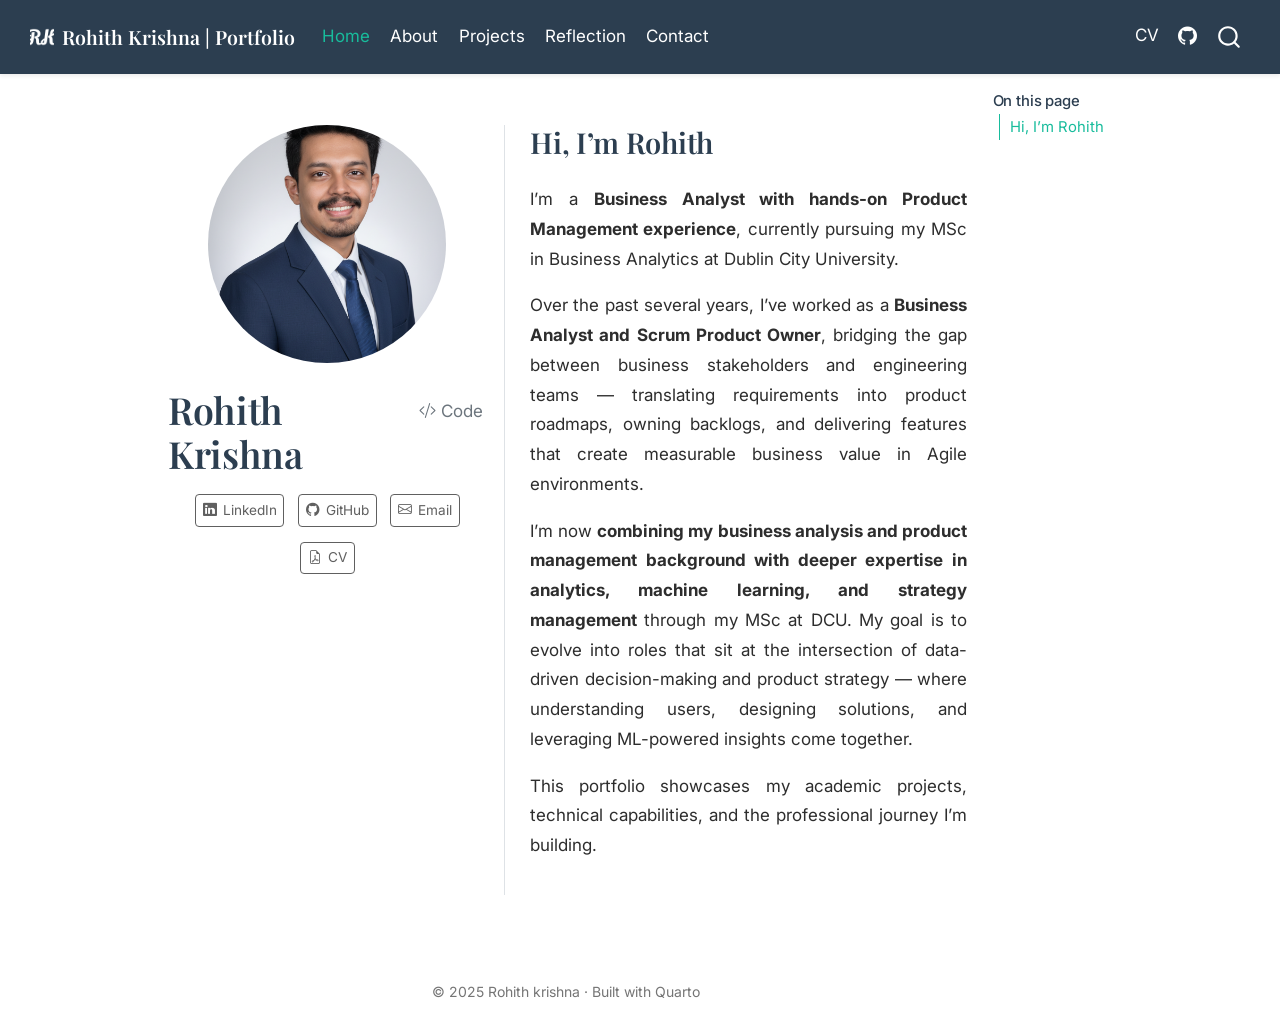
==== commit 1e258ebf: "complete styling overhaul - scss, justification, close button on project pages" ====
--- a/docs/index.html
+++ b/docs/index.html
@@ -77,7 +77,7 @@
 <link href="site_libs/quarto-html/quarto-syntax-highlighting-7f8f88aac4f3542376d5c11b86a4c14d.css" rel="stylesheet" id="quarto-text-highlighting-styles">
 <script src="site_libs/bootstrap/bootstrap.min.js"></script>
 <link href="site_libs/bootstrap/bootstrap-icons.css" rel="stylesheet">
-<link href="site_libs/bootstrap/bootstrap-f11b3d3b91fa7d94ab6033c49bcb9816.min.css" rel="stylesheet" append-hash="true" id="quarto-bootstrap" data-mode="light">
+<link href="site_libs/bootstrap/bootstrap-de89179c3dbad91c4fa90587eb98c905.min.css" rel="stylesheet" append-hash="true" id="quarto-bootstrap" data-mode="light">
 <script id="quarto-search-options" type="application/json">{
   "location": "navbar",
   "copy-button": false,
